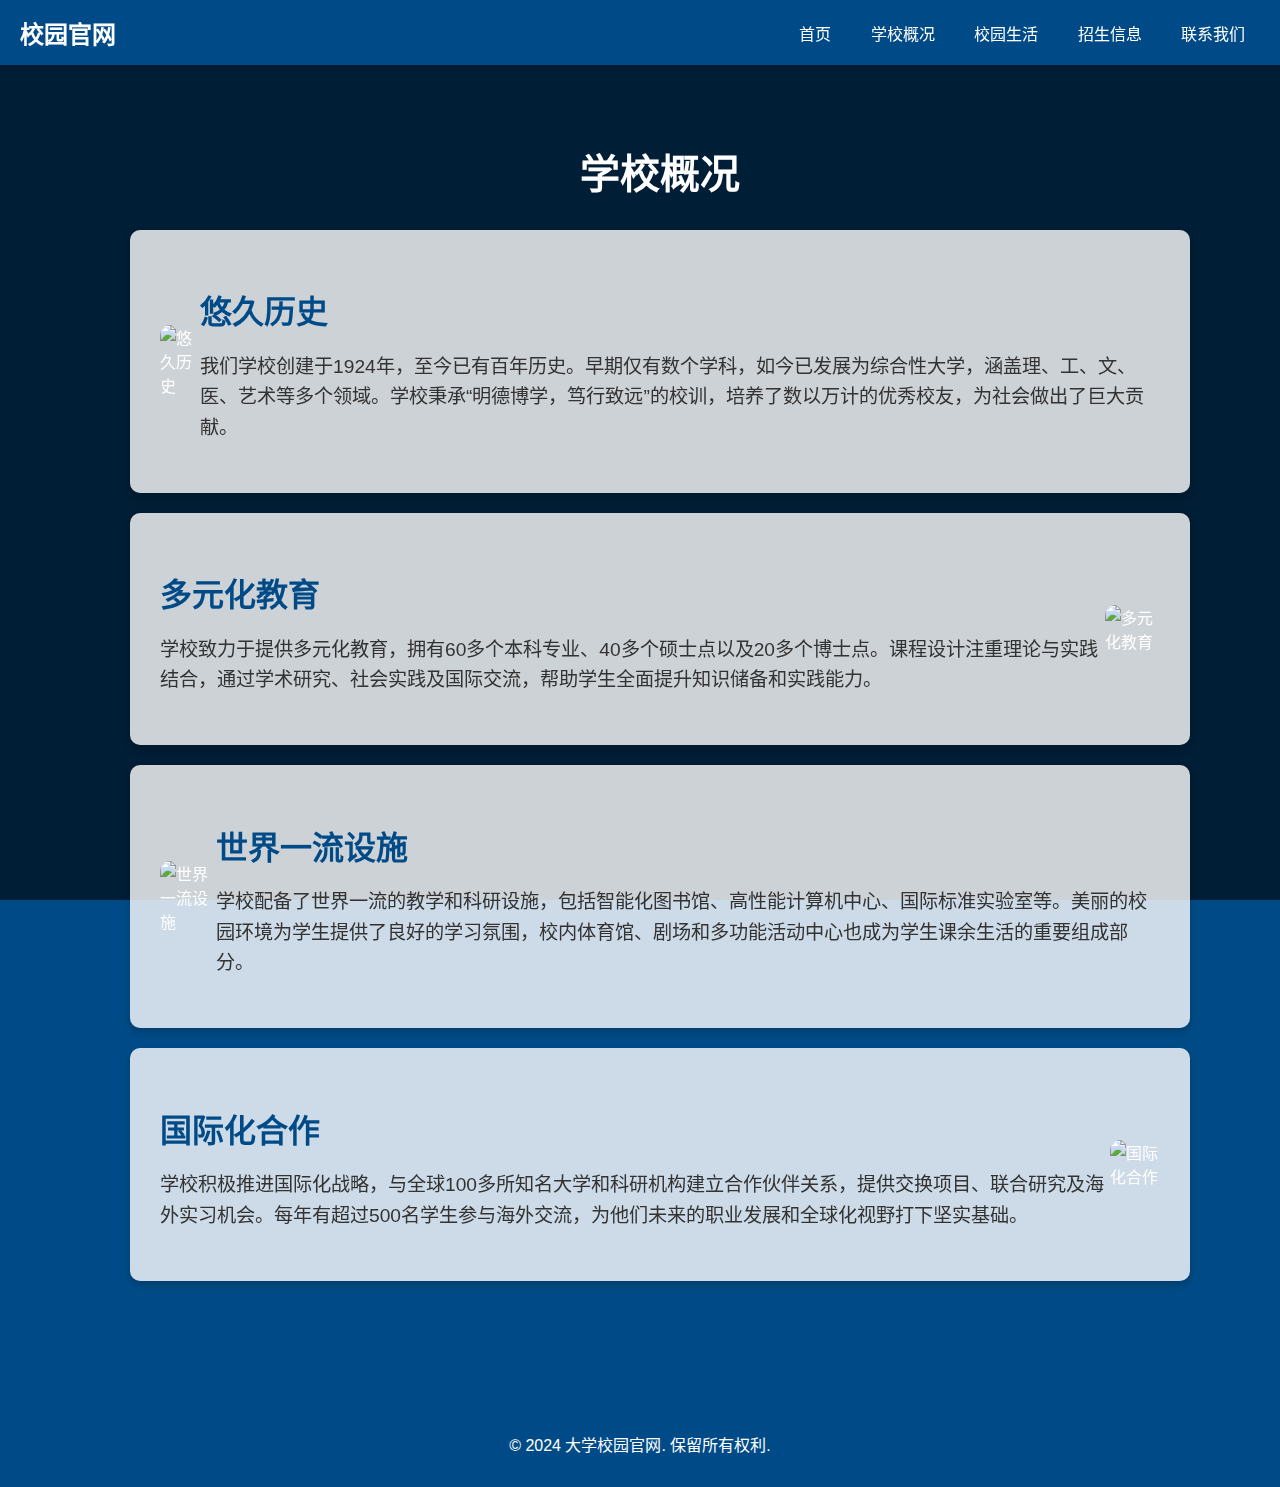
==== 1/about.html @ edd5928e "Add files via upload" ====
<!DOCTYPE html>
<html lang="zh-CN">
<head>
    <meta charset="UTF-8">
    <meta name="viewport" content="width=device-width, initial-scale=1.0">
    <title>大学校园官网 - 学校概况</title>
    <link rel="icon" href="img/1.png" type="image/png">
    <link rel="stylesheet" href="css/style.css">
    <style>
        body {
            margin: 0;
            font-family: Arial, sans-serif;
            color: #fff;
            position: relative;
            background: #004b87;
        }

        header {
            background: #004b87;
            color: #fff;
            padding: 15px 20px;
            display: flex;
            align-items: center;
            justify-content: space-between;
            z-index: 2; /* 保证 header 在幕布上方 */
            position: relative;
        }

        .logo {
            font-size: 1.5em;
            font-weight: bold;
        }

        nav a {
            color: #fff;
            text-decoration: none;
            margin-left: 20px;
            font-size: 1em;
        }

        nav a:hover {
            text-decoration: underline;
        }

        .overlay {
            position: fixed;
            top: 0;
            left: 0;
            width: 100%;
            height: 100%;
            background: rgba(0, 0, 0, 0.6);
            z-index: 0; /* 幕布位于最底层 */
        }

        .main-content {
            position: relative;
            z-index: 1; /* 确保内容位于幕布上方 */
            padding: 50px 20px;
        }

        .main-content h1 {
            font-size: 2.5em;
            margin-bottom: 30px;
            color: #fff;
            text-align: center;
        }

        .section {
            display: flex;
            align-items: center;
            justify-content: space-between;
            margin: 20px 0;
            padding: 30px;
            background: rgba(255, 255, 255, 0.8);
            border-radius: 10px;
            box-shadow: 0 4px 8px rgba(0, 0, 0, 0.2);
            max-width: 1000px;
            margin: 20px auto;
        }

        .section:nth-child(even) {
            flex-direction: row-reverse;
        }

        .section h2 {
            color: #004b87;
            font-size: 2em;
            margin-bottom: 10px;
        }

        .section p {
            color: #333;
            line-height: 1.6;
            font-size: 1.2em;
        }

        .section img {
            max-width: 40%;
            border-radius: 10px;
        }

        footer {
            text-align: center;
            padding: 15px 0;
            background: #004b87;
            color: #fff;
            position: relative; /* 确保它出现在幕布的上方 */
            z-index: 2;
            margin-top: 50px;
        }
    </style>
</head>
<body>
    <!-- 半透明幕布 -->
    <div class="overlay"></div>

    <!-- 导航栏 -->
    <header>
        <div class="logo">校园官网</div>
        <nav>
            <a href="index.html">首页</a>
            <a href="about.html">学校概况</a>
            <a href="campus-life.html">校园生活</a>
            <a href="admissions.html">招生信息</a>
            <a href="contact.html">联系我们</a>
        </nav>
    </header>

    <!-- 学校概况 -->
    <section class="main-content">
        <h1>学校概况</h1>

        <!-- 板块 1 -->
        <div class="section">
            <div>
                <h2>悠久历史</h2>
                <p>我们学校创建于1924年，至今已有百年历史。早期仅有数个学科，如今已发展为综合性大学，涵盖理、工、文、医、艺术等多个领域。学校秉承“明德博学，笃行致远”的校训，培养了数以万计的优秀校友，为社会做出了巨大贡献。</p>
            </div>
            <img src="img/history.jpg" alt="悠久历史">
        </div>

        <!-- 板块 2 -->
        <div class="section">
            <div>
                <h2>多元化教育</h2>
                <p>学校致力于提供多元化教育，拥有60多个本科专业、40多个硕士点以及20多个博士点。课程设计注重理论与实践结合，通过学术研究、社会实践及国际交流，帮助学生全面提升知识储备和实践能力。</p>
            </div>
            <img src="img/education.jpg" alt="多元化教育">
        </div>

        <!-- 板块 3 -->
        <div class="section">
            <div>
                <h2>世界一流设施</h2>
                <p>学校配备了世界一流的教学和科研设施，包括智能化图书馆、高性能计算机中心、国际标准实验室等。美丽的校园环境为学生提供了良好的学习氛围，校内体育馆、剧场和多功能活动中心也成为学生课余生活的重要组成部分。</p>
            </div>
            <img src="img/facilities.jpg" alt="世界一流设施">
        </div>

        <!-- 板块 4 -->
        <div class="section">
            <div>
                <h2>国际化合作</h2>
                <p>学校积极推进国际化战略，与全球100多所知名大学和科研机构建立合作伙伴关系，提供交换项目、联合研究及海外实习机会。每年有超过500名学生参与海外交流，为他们未来的职业发展和全球化视野打下坚实基础。</p>
            </div>
            <img src="img/international.jpg" alt="国际化合作">
        </div>
    </section>

    <!-- 页脚 -->
    <footer>
        <p>&copy; 2024 大学校园官网. 保留所有权利.</p>
    </footer>
</body>
</html>
---- 1/css/style.css ----
/* 基础样式 */
body {
    font-family: 'Arial', sans-serif;
    color: #333;
    margin: 0;
    padding: 0;
    background-color: #f8f9fa;
}

/* 头部导航栏样式 */
header {
    background-color: #004b87;
    color: white;
    padding: 10px 20px;
    display: flex;
    justify-content: space-between;
    align-items: center;
    position: sticky;
    top: 0;
    z-index: 1000;
    box-shadow: 0 2px 5px rgba(0, 0, 0, 0.1);
}

header .logo {
    font-size: 1.5em;
    font-weight: bold;
}

nav a {
    color: white;
    text-decoration: none;
    margin: 0 15px;
    font-weight: 500;
}

nav a:hover {
    text-decoration: underline;
    color: #ffdd57;
}

/* 主内容区域 */
.main-content {
    position: relative;
    width: 100%;
}

/* 轮播图容器 */
#carouselExampleIndicators {
    position: relative;
    height: 100vh; /* 使轮播图占满整个屏幕高度 */
}

.carousel-inner {
    position: relative;
    height: 100%;
    width: 100%;
}

.carousel-inner img {
    width: 100%;
    height: 100%;
    object-fit: cover; /* 确保图片铺满屏幕且不会被拉伸 */
}

/* 上方文字，浮动在轮播图上方 */
.overlay-text {
    position: absolute;
    top: 10%; /* 向上移动文字，调整为10% */
    left: 50%;
    transform: translateX(-50%);
    color: white;
    text-align: center;
    z-index: 2;
}

.overlay-text h1 {
    font-size: 3em;
    font-weight: bold;
}

.overlay-text p {
    font-size: 1.5em;
    margin-top: 10px;
}

/* 左右按钮自定义样式 */
.carousel-control-prev,
.carousel-control-next {
    position: absolute;
    top: 50%;
    transform: translateY(-50%);
    background: transparent; /* 按钮背景透明 */
    border: none; /* 去掉默认的边框 */
    z-index: 3;
    font-size: 2em;
    padding: 10px;
}

/* 使用三角形箭头 */
.carousel-control-prev-icon,
.carousel-control-next-icon {
    background-color: transparent; /* 设置图标背景透明 */
    border: none;
}

.carousel-control-prev:hover,
.carousel-control-next:hover {
    color: #ffdd57; /* 悬停时箭头颜色变为金色 */
}

/* 左右按钮位置调整 */
.carousel-control-prev {
    left: 10px; /* 左按钮更靠近左边 */
}

.carousel-control-next {
    right: 10px; /* 右按钮更靠近右边 */
}

/* 要闻部分 */
.news-section {
    background-color: #f8f9fa;
    padding: 50px 0;
}

.news-title {
    text-align: center;
    color: #004b87; /* 与轮播图蓝色一致 */
    font-size: 2.5em;
    font-weight: bold;
    margin-bottom: 30px;
}

/* 为要闻部分的容器添加样式 */
.news-items {
    display: flex;
    justify-content: space-between;
    gap: 20px; /* 设置图片之间的间距 */
    flex-wrap: wrap; /* 允许换行，以适应小屏幕 */
    padding: 0 20px; /* 给左右两边添加间距 */
}

/* 每个新闻项目 */
.news-item {
    width: 32%; /* 每个项目占 1/3 宽度 */
    text-align: center; /* 使文字居中 */
    margin-bottom: 20px;
}

.news-item img {
    width: 100%;        /* 图片宽度适应容器 */
    height: 200px;      /* 固定图片高度 */
    object-fit: cover;  /* 保证图片按比例裁剪并填满容器 */
    margin-bottom: 15px; /* 图片与文字之间的间距 */
}

.news-item h3 {
    font-size: 1.5em;
    color: #004b87; /* 与轮播图蓝色一致 */
    margin-bottom: 10px; /* 文字与图片之间的间距 */
}

.news-item p {
    font-size: 1em;
    color: #666;
}
 /* 自定义样式 */
 .news-section .col-md-4 {
    padding-left: 15px;
    padding-right: 15px;
}

.news-section .news-item {
    margin-bottom: 30px; /* 图片之间的间距 */
}

/* 设置图片大小并保持比例 */
.news-section .news-item img {
    width: 100%;
    height: 250px; /* 增加图片高度，设置为固定高度 */
    object-fit: cover; /* 保持图片比例，裁剪图片以适应容器 */
    display: block;
}

/* 确保图片之间的间距一致 */
.news-section .row {
    margin-left: -15px;
    margin-right: -15px; /* 确保左边和右边的图片与页面边缘的间距相同 */
}

/* 设置最左边和最右边图片的间距 */
.news-section .row > .col-md-4:first-child {
    padding-left: 0;
}

.news-section .row > .col-md-4:last-child {
    padding-right: 0;
}

/* 设置图片底部间距 */
.news-section .news-item h3 {
    text-align: center;
    margin-top: 10px;
}

/* 底部样式 */
footer {
    background-color: #004b87;
    color: white;
    text-align: center;
    padding: 10px;
}
 /* 响应式布局 */
 @media (max-width: 768px) {
    header {
        flex-direction: column;
        align-items: flex-start;
    }

    header nav {
        gap: 10px;
        flex-wrap: wrap;
    }

    .main-content {
        padding: 20px;
    }

    .main-content h1 {
        font-size: 1.8rem;
    }

    .main-content h2 {
        font-size: 1.3rem;
    }

    .main-content p {
        font-size: 0.9rem;
    }
}

@media (max-width: 576px) {
    .main-content {
        padding: 15px;
    }

    .main-content h1 {
        font-size: 1.6rem;
    }

    .main-content h2 {
        font-size: 1.2rem;
    }

    .main-content p {
        font-size: 0.8rem;
    }
}
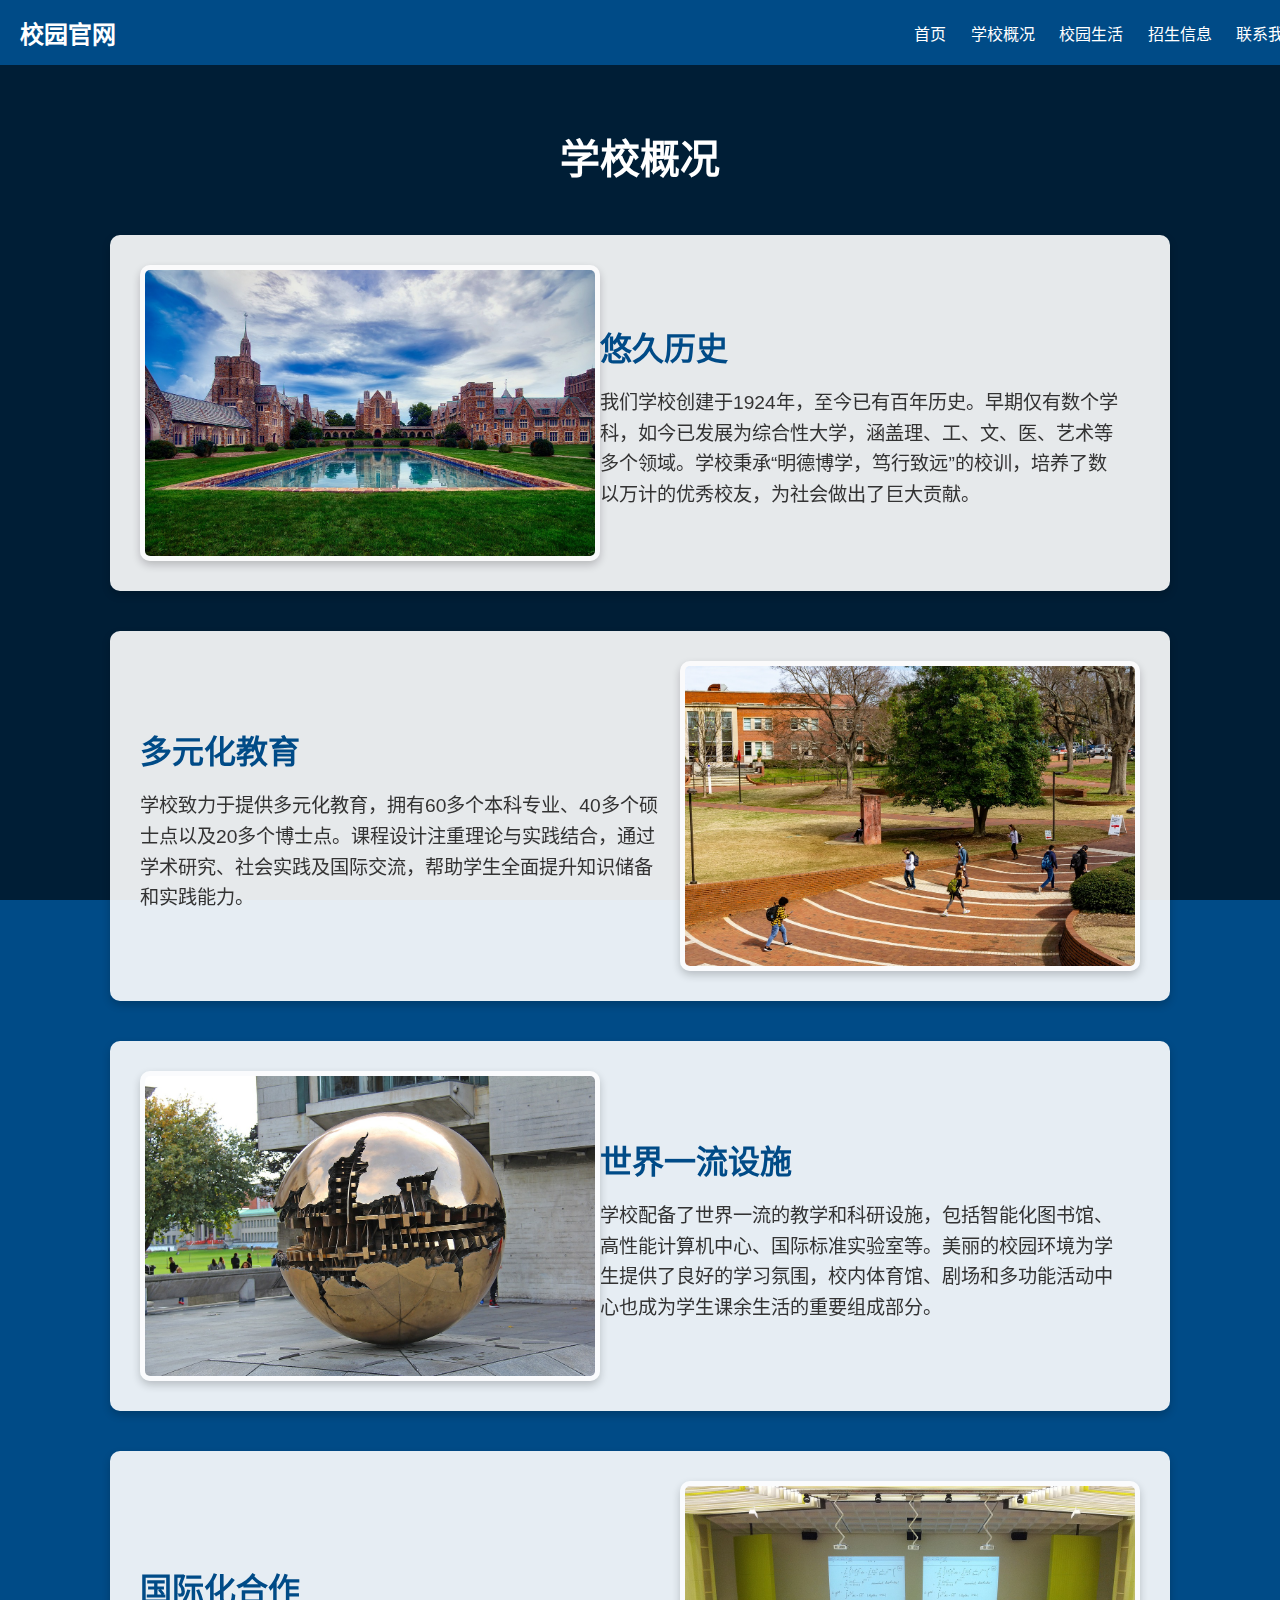
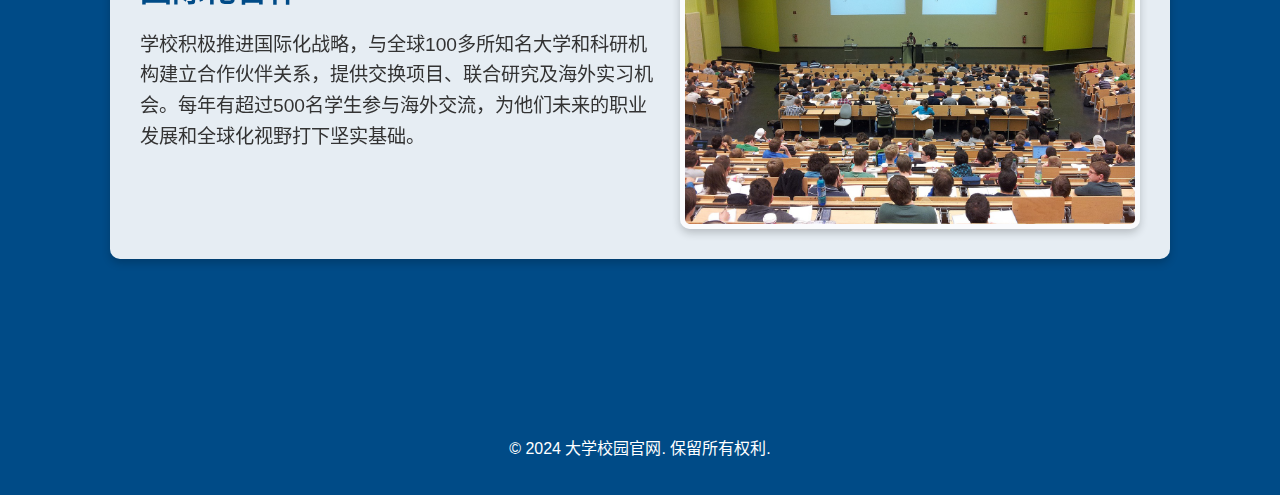
==== commit 5092b416: "Add files via upload" ====
--- a/1/about.html
+++ b/1/about.html
@@ -5,13 +5,11 @@
     <meta name="viewport" content="width=device-width, initial-scale=1.0">
     <title>大学校园官网 - 学校概况</title>
     <link rel="icon" href="img/1.png" type="image/png">
-    <link rel="stylesheet" href="css/style.css">
     <style>
         body {
             margin: 0;
             font-family: Arial, sans-serif;
             color: #fff;
-            position: relative;
             background: #004b87;
         }
 
@@ -22,8 +20,11 @@
             display: flex;
             align-items: center;
             justify-content: space-between;
-            z-index: 2; /* 保证 header 在幕布上方 */
-            position: relative;
+            position: fixed; /* 固定在页面顶部 */
+            top: 0;
+            left: 0;
+            width: 100%;
+            z-index: 2; /* 确保位于幕布上方 */
         }
 
         .logo {
@@ -49,18 +50,18 @@
             width: 100%;
             height: 100%;
             background: rgba(0, 0, 0, 0.6);
-            z-index: 0; /* 幕布位于最底层 */
+            z-index: 0; /* 确保在内容和页眉、页脚下方 */
         }
 
         .main-content {
             position: relative;
-            z-index: 1; /* 确保内容位于幕布上方 */
-            padding: 50px 20px;
+            z-index: 1;
+            padding: 100px 20px 50px; /* 调整顶部留白以适应固定的导航栏 */
         }
 
         .main-content h1 {
             font-size: 2.5em;
-            margin-bottom: 30px;
+            margin-bottom: 50px;
             color: #fff;
             text-align: center;
         }
@@ -69,13 +70,13 @@
             display: flex;
             align-items: center;
             justify-content: space-between;
-            margin: 20px 0;
+            margin: 40px 0;
             padding: 30px;
-            background: rgba(255, 255, 255, 0.8);
+            background: rgba(255, 255, 255, 0.9);
             border-radius: 10px;
             box-shadow: 0 4px 8px rgba(0, 0, 0, 0.2);
             max-width: 1000px;
-            margin: 20px auto;
+            margin: 40px auto;
         }
 
         .section:nth-child(even) {
@@ -92,21 +93,25 @@
             color: #333;
             line-height: 1.6;
             font-size: 1.2em;
+            margin-right: 20px;
         }
 
         .section img {
-            max-width: 40%;
+            max-width: 45%;
             border-radius: 10px;
+            box-shadow: 0 4px 8px rgba(0, 0, 0, 0.2);
+            background: rgba(255, 255, 255, 0.8);
+            padding: 5px;
         }
 
         footer {
             text-align: center;
-            padding: 15px 0;
+            padding: 20px 0;
             background: #004b87;
             color: #fff;
-            position: relative; /* 确保它出现在幕布的上方 */
-            z-index: 2;
             margin-top: 50px;
+            position: relative; /* 默认流定位，确保在幕布上方 */
+            z-index: 1;
         }
     </style>
 </head>
@@ -136,7 +141,7 @@
                 <h2>悠久历史</h2>
                 <p>我们学校创建于1924年，至今已有百年历史。早期仅有数个学科，如今已发展为综合性大学，涵盖理、工、文、医、艺术等多个领域。学校秉承“明德博学，笃行致远”的校训，培养了数以万计的优秀校友，为社会做出了巨大贡献。</p>
             </div>
-            <img src="img/history.jpg" alt="悠久历史">
+            <img src="img/about/history.jpg" alt="悠久历史">
         </div>
 
         <!-- 板块 2 -->
@@ -145,7 +150,7 @@
                 <h2>多元化教育</h2>
                 <p>学校致力于提供多元化教育，拥有60多个本科专业、40多个硕士点以及20多个博士点。课程设计注重理论与实践结合，通过学术研究、社会实践及国际交流，帮助学生全面提升知识储备和实践能力。</p>
             </div>
-            <img src="img/education.jpg" alt="多元化教育">
+            <img src="img/about/education.jpg" alt="多元化教育">
         </div>
 
         <!-- 板块 3 -->
@@ -154,7 +159,7 @@
                 <h2>世界一流设施</h2>
                 <p>学校配备了世界一流的教学和科研设施，包括智能化图书馆、高性能计算机中心、国际标准实验室等。美丽的校园环境为学生提供了良好的学习氛围，校内体育馆、剧场和多功能活动中心也成为学生课余生活的重要组成部分。</p>
             </div>
-            <img src="img/facilities.jpg" alt="世界一流设施">
+            <img src="img/about/facilities.jpg" alt="世界一流设施">
         </div>
 
         <!-- 板块 4 -->
@@ -163,7 +168,7 @@
                 <h2>国际化合作</h2>
                 <p>学校积极推进国际化战略，与全球100多所知名大学和科研机构建立合作伙伴关系，提供交换项目、联合研究及海外实习机会。每年有超过500名学生参与海外交流，为他们未来的职业发展和全球化视野打下坚实基础。</p>
             </div>
-            <img src="img/international.jpg" alt="国际化合作">
+            <img src="img/about/international.jpg" alt="国际化合作">
         </div>
     </section>
 
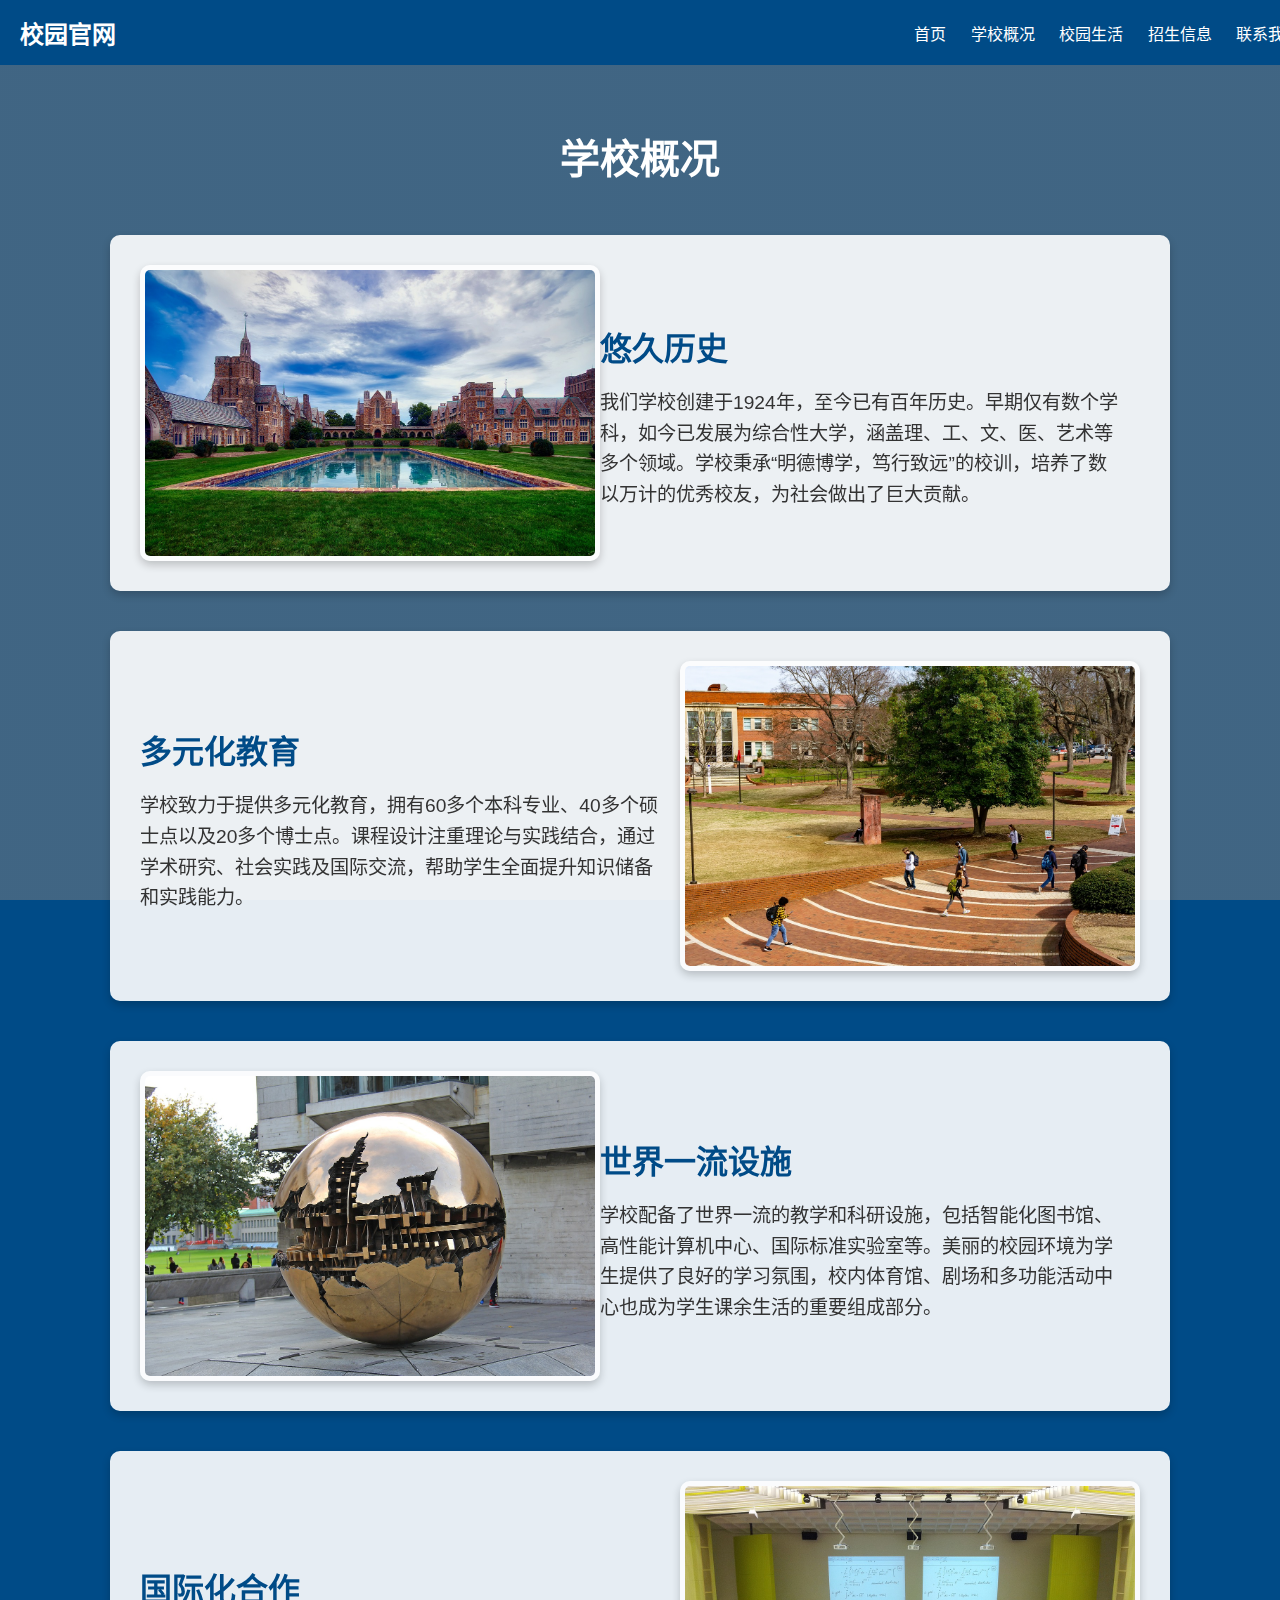
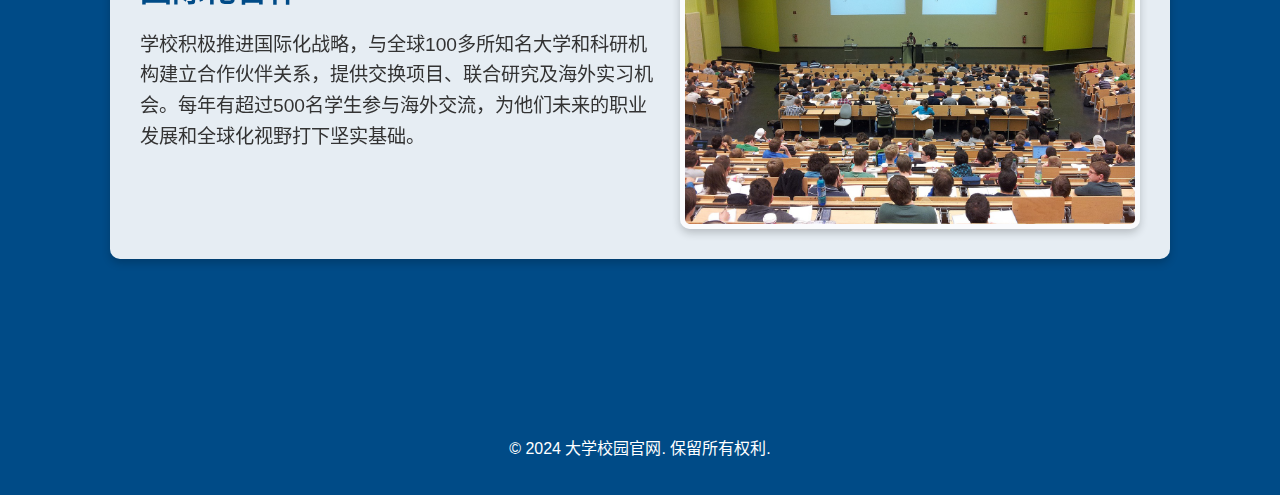
==== commit da5873de: "Add files via upload" ====
--- a/1/about.html
+++ b/1/about.html
@@ -49,7 +49,8 @@
             left: 0;
             width: 100%;
             height: 100%;
-            background: rgba(0, 0, 0, 0.6);
+            background: linear-gradient(rgba(128, 128, 128, 0.5), rgba(128, 128, 128, 0.5)), 
+                        url('img/about/curtain.jpg') center/cover no-repeat;
             z-index: 0; /* 确保在内容和页眉、页脚下方 */
         }
 
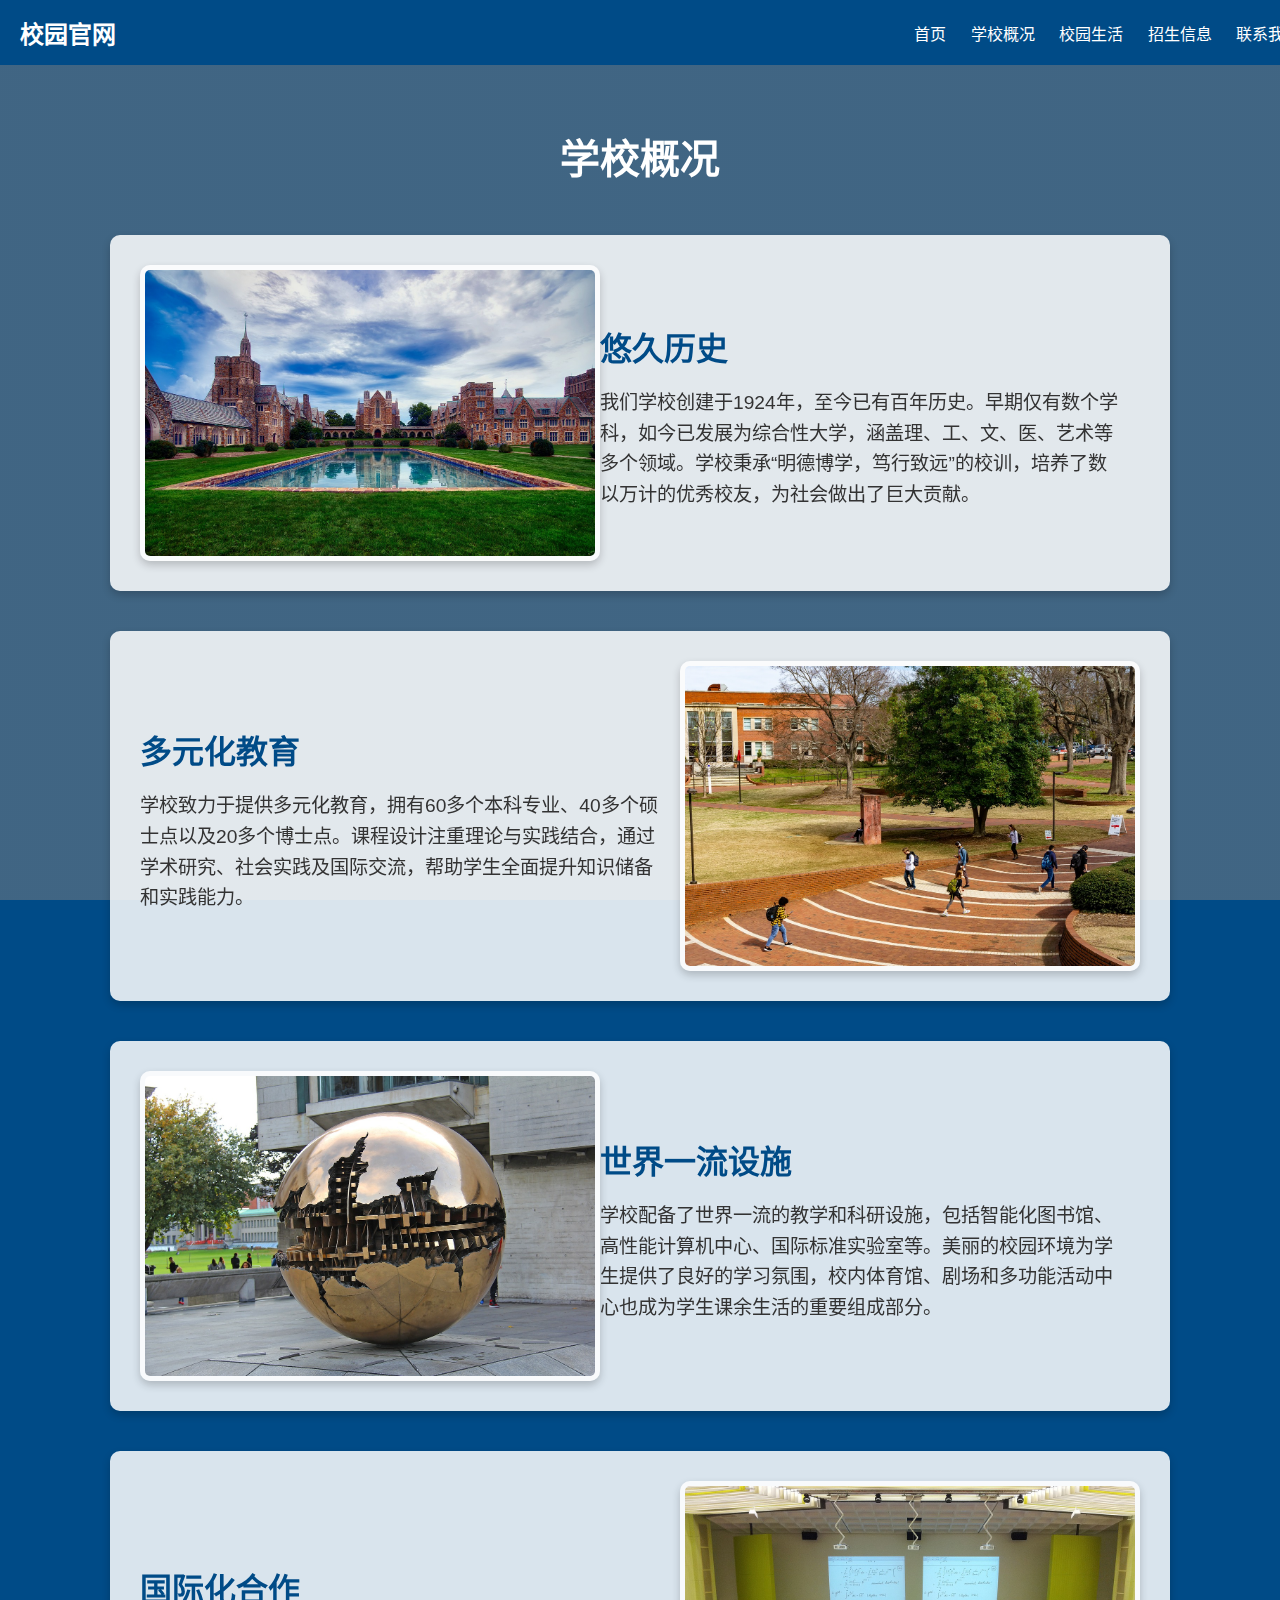
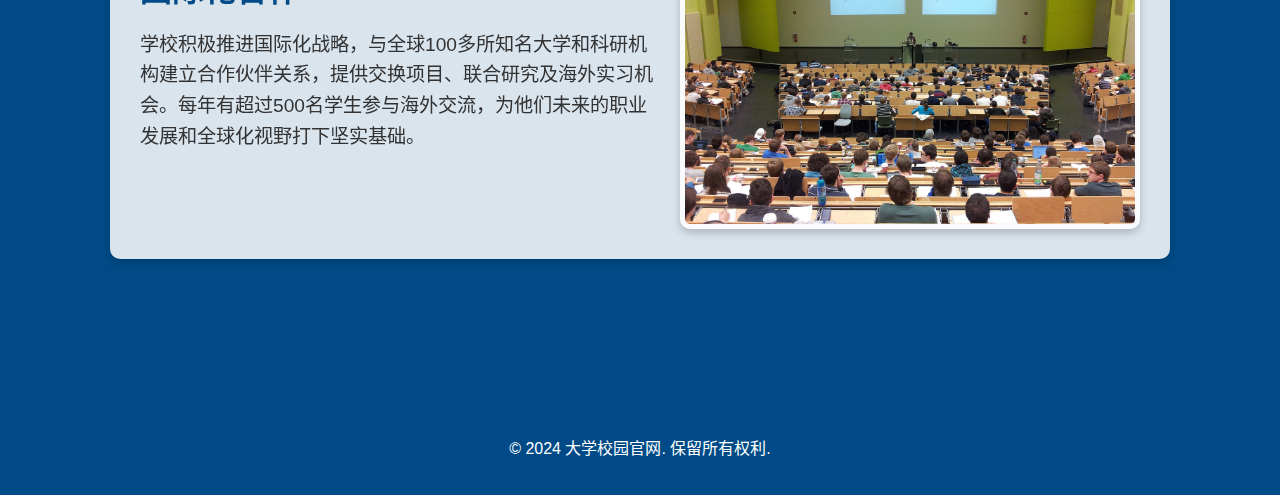
==== commit 25d9cd87: "Add files via upload" ====
--- a/1/about.html
+++ b/1/about.html
@@ -73,7 +73,7 @@
             justify-content: space-between;
             margin: 40px 0;
             padding: 30px;
-            background: rgba(255, 255, 255, 0.9);
+            background: rgba(255, 255, 255, 0.85);
             border-radius: 10px;
             box-shadow: 0 4px 8px rgba(0, 0, 0, 0.2);
             max-width: 1000px;
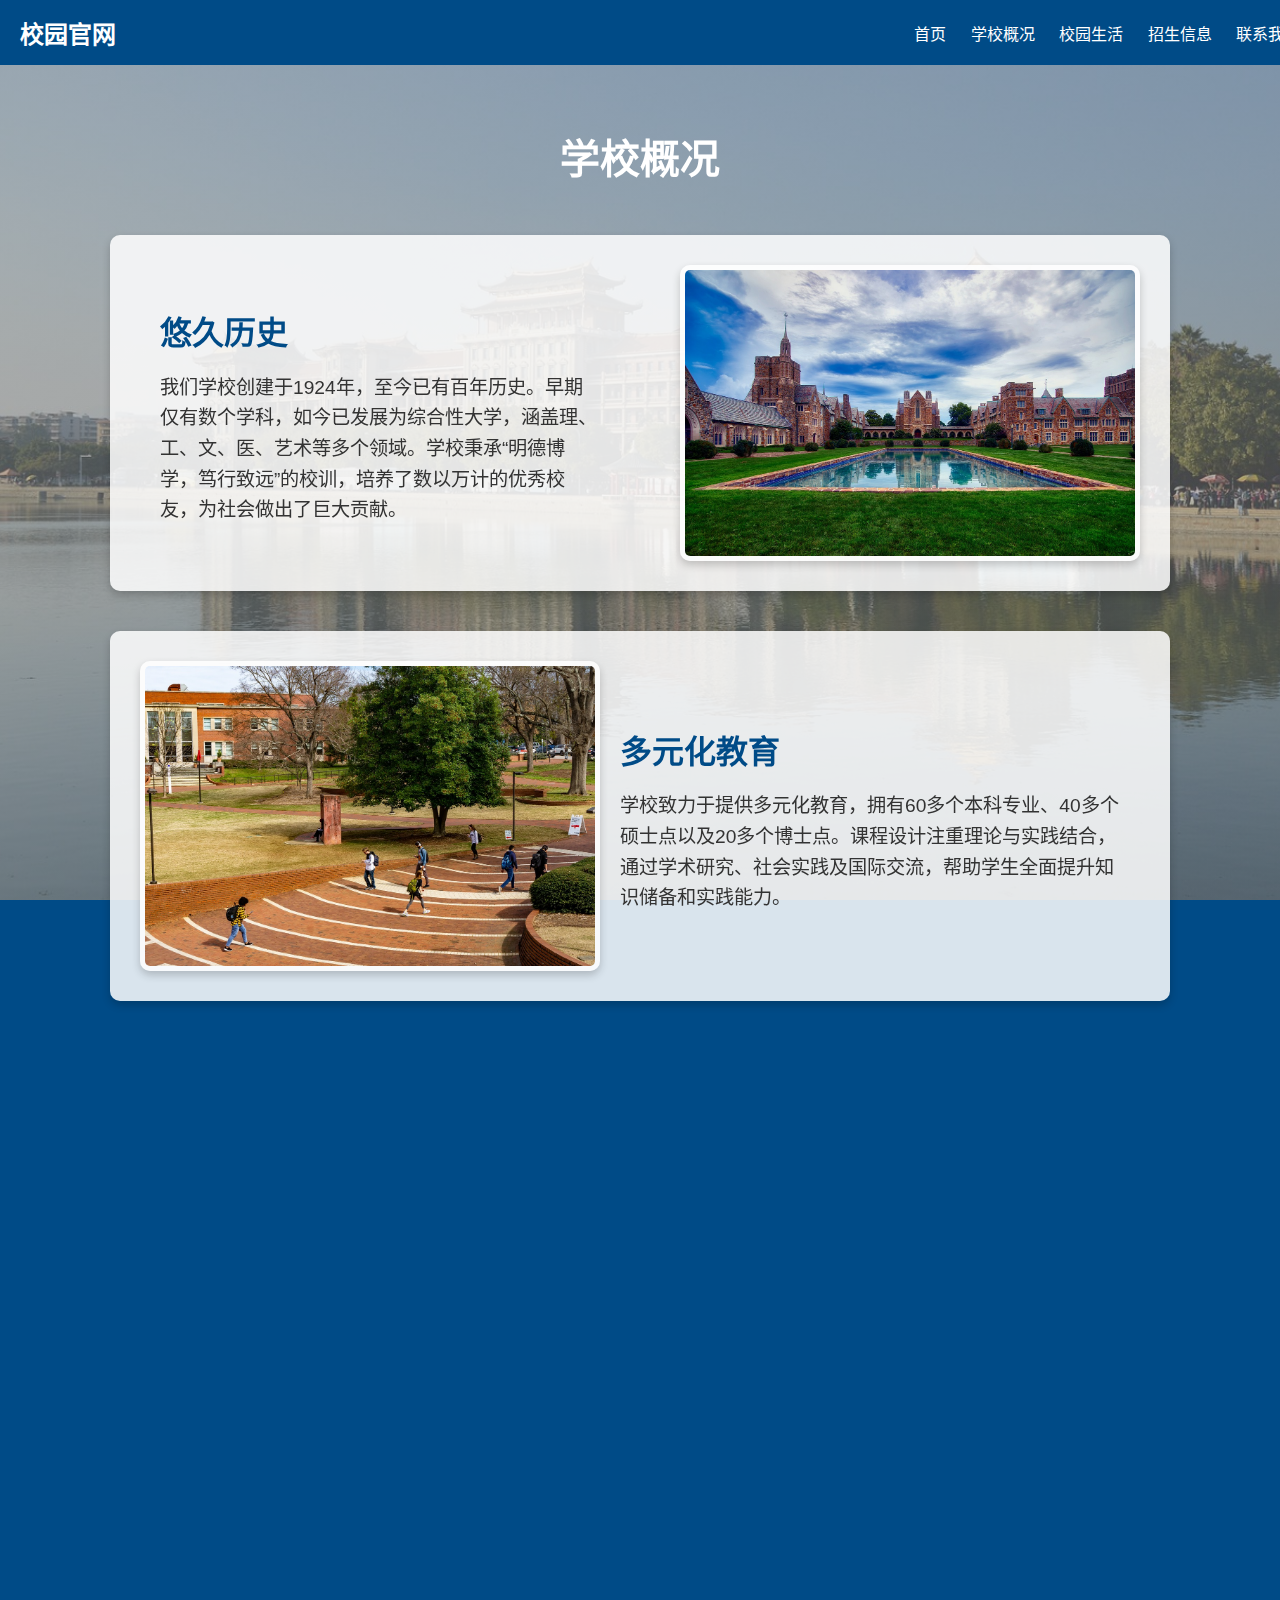
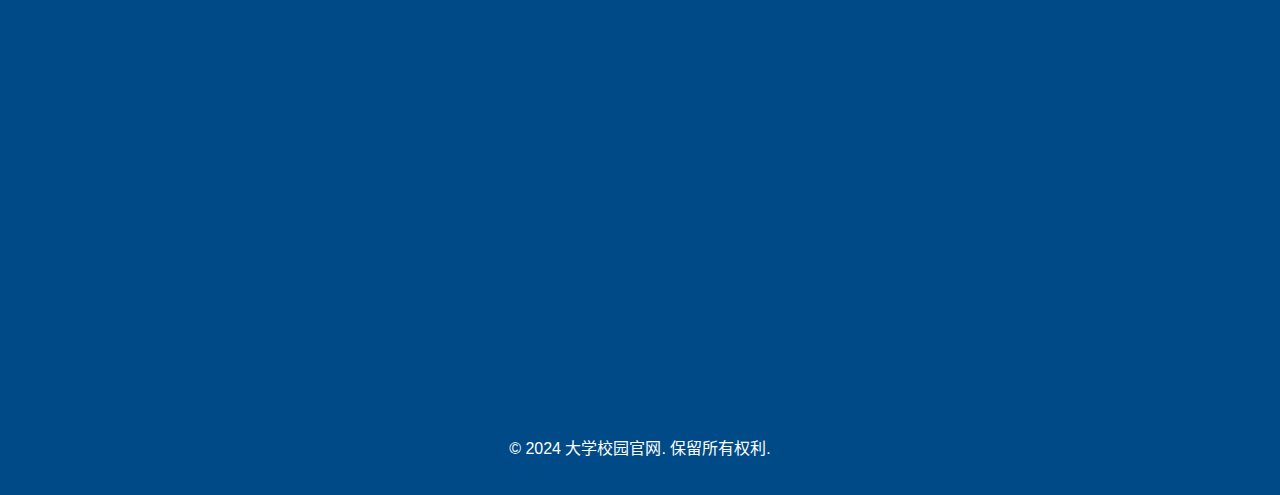
==== commit f5d381a1: "Add files via upload" ====
--- a/1/about.html
+++ b/1/about.html
@@ -20,11 +20,11 @@
             display: flex;
             align-items: center;
             justify-content: space-between;
-            position: fixed; /* 固定在页面顶部 */
+            position: fixed;
             top: 0;
             left: 0;
             width: 100%;
-            z-index: 2; /* 确保位于幕布上方 */
+            z-index: 2;
         }
 
         .logo {
@@ -51,13 +51,13 @@
             height: 100%;
             background: linear-gradient(rgba(128, 128, 128, 0.5), rgba(128, 128, 128, 0.5)), 
                         url('img/about/curtain.jpg') center/cover no-repeat;
-            z-index: 0; /* 确保在内容和页眉、页脚下方 */
+            z-index: 0;
         }
 
         .main-content {
             position: relative;
             z-index: 1;
-            padding: 100px 20px 50px; /* 调整顶部留白以适应固定的导航栏 */
+            padding: 100px 20px 50px;
         }
 
         .main-content h1 {
@@ -78,10 +78,28 @@
             box-shadow: 0 4px 8px rgba(0, 0, 0, 0.2);
             max-width: 1000px;
             margin: 40px auto;
-        }
-
+            opacity: 0; /* Initially invisible */
+            transition: transform 1s, opacity 1s;
+        }
+
+        /* 奇数板块从左侧飞入 */
+        .section:nth-child(odd) {
+            transform: translateX(-100%); /* 初始位置从左侧 */
+        }
+
+        /* 偶数板块从右侧飞入 */
         .section:nth-child(even) {
-            flex-direction: row-reverse;
+            transform: translateX(100%); /* 初始位置从右侧 */
+        }
+
+        /* 启动动画时的样式 */
+        .section.visible {
+            opacity: 1;
+            transform: translateX(0); /* 移动到正常位置 */
+        }
+
+        .section:nth-child(even) {
+            flex-direction: row-reverse; /* 偶数板块图片和文字位置交换 */
         }
 
         .section h2 {
@@ -95,6 +113,14 @@
             line-height: 1.6;
             font-size: 1.2em;
             margin-right: 20px;
+        }
+
+        .section div {
+            margin-left: 20px;
+        }
+
+        .section:nth-child(even) div {
+            margin-right: 60px;
         }
 
         .section img {
@@ -111,16 +137,15 @@
             background: #004b87;
             color: #fff;
             margin-top: 50px;
-            position: relative; /* 默认流定位，确保在幕布上方 */
+            position: relative;
             z-index: 1;
         }
+
     </style>
 </head>
 <body>
-    <!-- 半透明幕布 -->
     <div class="overlay"></div>
 
-    <!-- 导航栏 -->
     <header>
         <div class="logo">校园官网</div>
         <nav>
@@ -132,50 +157,68 @@
         </nav>
     </header>
 
-    <!-- 学校概况 -->
     <section class="main-content">
         <h1>学校概况</h1>
 
-        <!-- 板块 1 -->
-        <div class="section">
+        <div class="section">
+            <img src="img/about/history.jpg" alt="悠久历史">
             <div>
                 <h2>悠久历史</h2>
                 <p>我们学校创建于1924年，至今已有百年历史。早期仅有数个学科，如今已发展为综合性大学，涵盖理、工、文、医、艺术等多个领域。学校秉承“明德博学，笃行致远”的校训，培养了数以万计的优秀校友，为社会做出了巨大贡献。</p>
             </div>
-            <img src="img/about/history.jpg" alt="悠久历史">
-        </div>
-
-        <!-- 板块 2 -->
-        <div class="section">
+        </div>
+
+        <div class="section">
+            <img src="img/about/education.jpg" alt="多元化教育">
             <div>
                 <h2>多元化教育</h2>
                 <p>学校致力于提供多元化教育，拥有60多个本科专业、40多个硕士点以及20多个博士点。课程设计注重理论与实践结合，通过学术研究、社会实践及国际交流，帮助学生全面提升知识储备和实践能力。</p>
             </div>
-            <img src="img/about/education.jpg" alt="多元化教育">
-        </div>
-
-        <!-- 板块 3 -->
-        <div class="section">
+        </div>
+
+        <div class="section">
+            <img src="img/about/facilities.jpg" alt="世界一流设施">
             <div>
                 <h2>世界一流设施</h2>
                 <p>学校配备了世界一流的教学和科研设施，包括智能化图书馆、高性能计算机中心、国际标准实验室等。美丽的校园环境为学生提供了良好的学习氛围，校内体育馆、剧场和多功能活动中心也成为学生课余生活的重要组成部分。</p>
             </div>
-            <img src="img/about/facilities.jpg" alt="世界一流设施">
-        </div>
-
-        <!-- 板块 4 -->
-        <div class="section">
+        </div>
+
+        <div class="section">
+            <img src="img/about/international.jpg" alt="国际化合作">
             <div>
                 <h2>国际化合作</h2>
                 <p>学校积极推进国际化战略，与全球100多所知名大学和科研机构建立合作伙伴关系，提供交换项目、联合研究及海外实习机会。每年有超过500名学生参与海外交流，为他们未来的职业发展和全球化视野打下坚实基础。</p>
             </div>
-            <img src="img/about/international.jpg" alt="国际化合作">
         </div>
     </section>
 
-    <!-- 页脚 -->
     <footer>
         <p>&copy; 2024 大学校园官网. 保留所有权利.</p>
     </footer>
+
+    <script>
+        // 获取所有的 section 元素
+        const sections = document.querySelectorAll('.section');
+
+        // 检测是否进入视口的函数
+        function checkVisibility() {
+            const viewportHeight = window.innerHeight;
+
+            sections.forEach(section => {
+                const sectionTop = section.getBoundingClientRect().top;
+                if (sectionTop <= viewportHeight * 0.8) {
+                    section.classList.add('visible');
+                }
+            });
+        }
+
+        // 监听滚动事件
+        window.addEventListener('scroll', checkVisibility);
+
+        // 页面加载时先检查一次
+        checkVisibility();
+    </script>
+
 </body>
 </html>
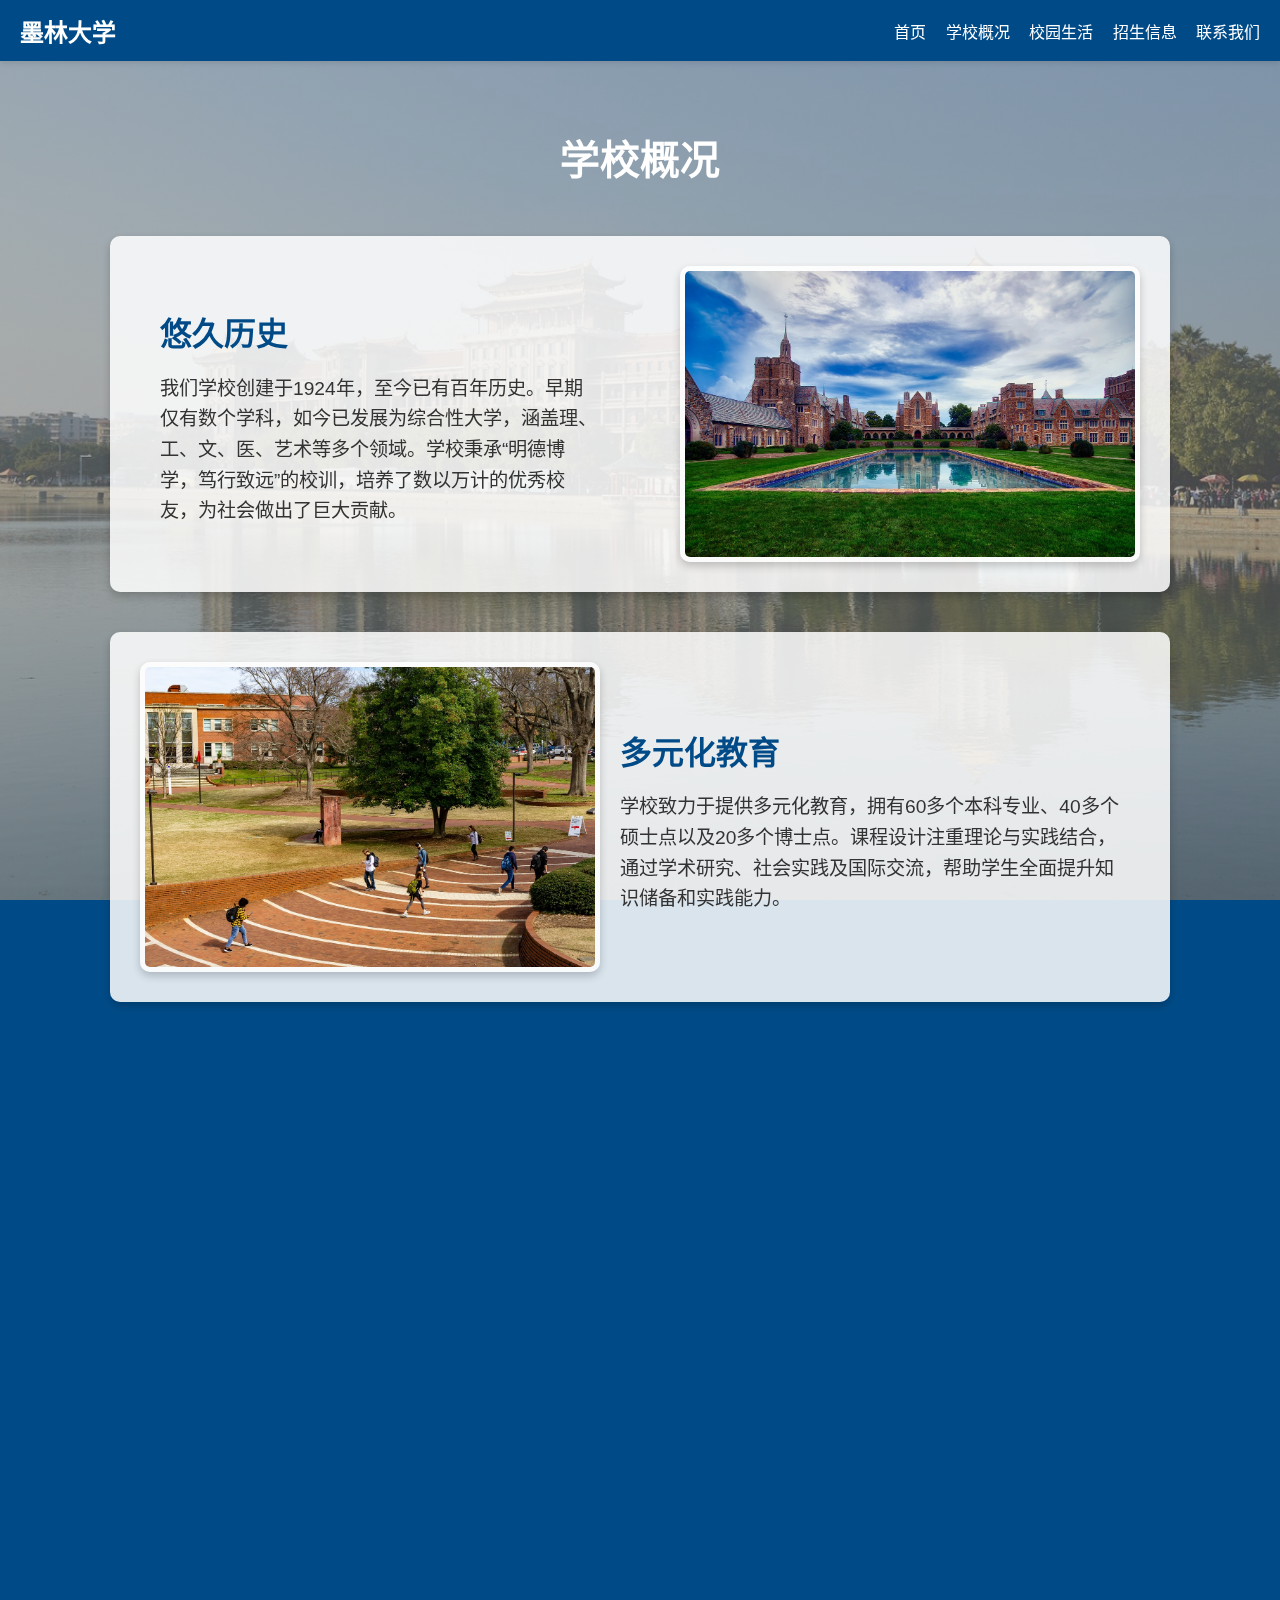
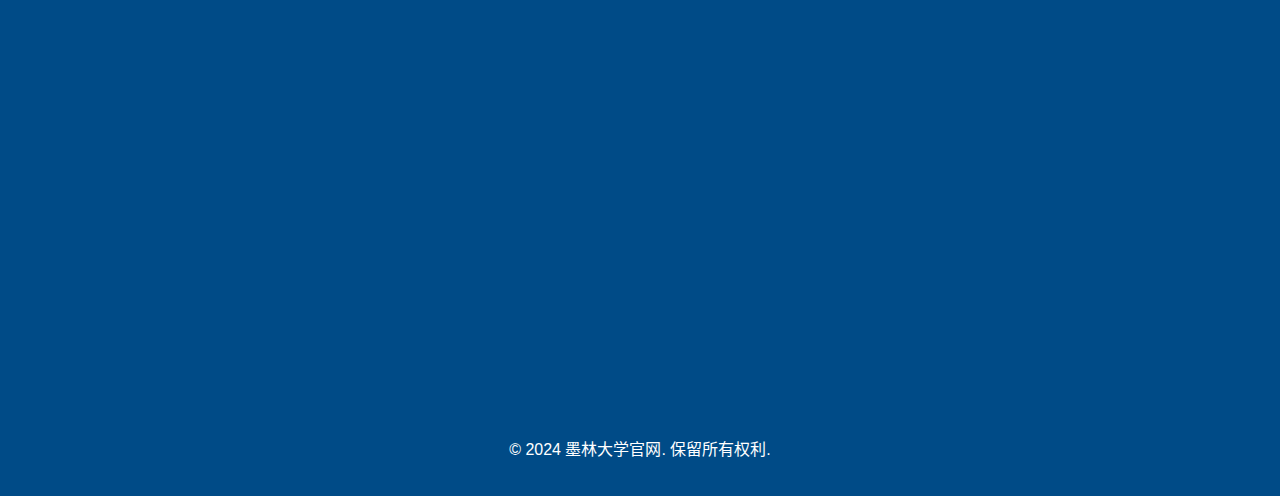
==== commit d2e23b56: "Add files via upload" ====
--- a/1/about.html
+++ b/1/about.html
@@ -3,7 +3,7 @@
 <head>
     <meta charset="UTF-8">
     <meta name="viewport" content="width=device-width, initial-scale=1.0">
-    <title>大学校园官网 - 学校概况</title>
+    <title>墨林大学官网 - 学校概况</title>
     <link rel="icon" href="img/1.png" type="image/png">
     <style>
         body {
@@ -14,17 +14,16 @@
         }
 
         header {
-            background: #004b87;
-            color: #fff;
-            padding: 15px 20px;
+            background-color: #004b87;
+            color: white;
+            padding: 13px 20px;
             display: flex;
+            justify-content: space-between;
             align-items: center;
-            justify-content: space-between;
-            position: fixed;
+            position: sticky;
             top: 0;
-            left: 0;
-            width: 100%;
-            z-index: 2;
+            z-index: 1000;
+            box-shadow: 0 2px 5px rgba(0, 0, 0, 0.1);
         }
 
         .logo {
@@ -35,7 +34,7 @@
         nav a {
             color: #fff;
             text-decoration: none;
-            margin-left: 20px;
+            margin-left: 15px;
             font-size: 1em;
         }
 
@@ -57,7 +56,7 @@
         .main-content {
             position: relative;
             z-index: 1;
-            padding: 100px 20px 50px;
+            padding: 40px 20px 50px;
         }
 
         .main-content h1 {
@@ -147,7 +146,7 @@
     <div class="overlay"></div>
 
     <header>
-        <div class="logo">校园官网</div>
+        <div class="logo">墨林大学</div>
         <nav>
             <a href="index.html">首页</a>
             <a href="about.html">学校概况</a>
@@ -194,17 +193,15 @@
     </section>
 
     <footer>
-        <p>&copy; 2024 大学校园官网. 保留所有权利.</p>
+        <p>&copy; 2024 墨林大学官网. 保留所有权利.</p>
     </footer>
 
     <script>
         // 获取所有的 section 元素
         const sections = document.querySelectorAll('.section');
-
         // 检测是否进入视口的函数
         function checkVisibility() {
             const viewportHeight = window.innerHeight;
-
             sections.forEach(section => {
                 const sectionTop = section.getBoundingClientRect().top;
                 if (sectionTop <= viewportHeight * 0.8) {
@@ -212,13 +209,10 @@
                 }
             });
         }
-
         // 监听滚动事件
         window.addEventListener('scroll', checkVisibility);
-
         // 页面加载时先检查一次
         checkVisibility();
     </script>
-
 </body>
 </html>
